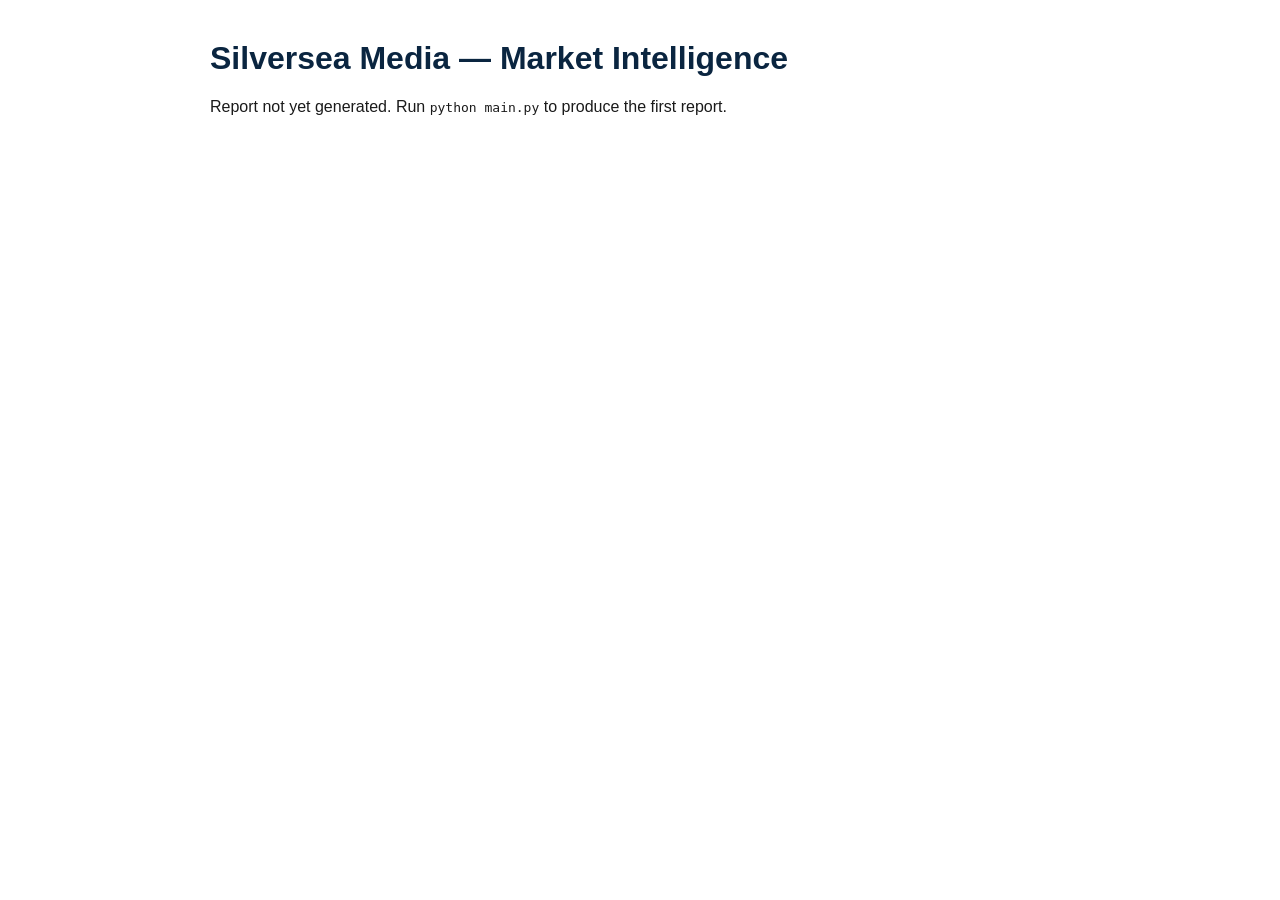
==== output/index.html @ 6fb3a7b0 "feat: initialize full project structure and skeleton pipeline All five pipeline modules (scraper, fi" ====
<!DOCTYPE html>
<html lang="en">
<head>
  <meta charset="UTF-8" />
  <title>Silversea Market Intelligence</title>
  <style>
    body { font-family: -apple-system, BlinkMacSystemFont, "Segoe UI", sans-serif;
           max-width: 860px; margin: 40px auto; padding: 0 24px; color: #1a1a1a; }
    h1 { color: #0a2540; }
  </style>
</head>
<body>
  <h1>Silversea Media — Market Intelligence</h1>
  <p>Report not yet generated. Run <code>python main.py</code> to produce the first report.</p>
</body>
</html>
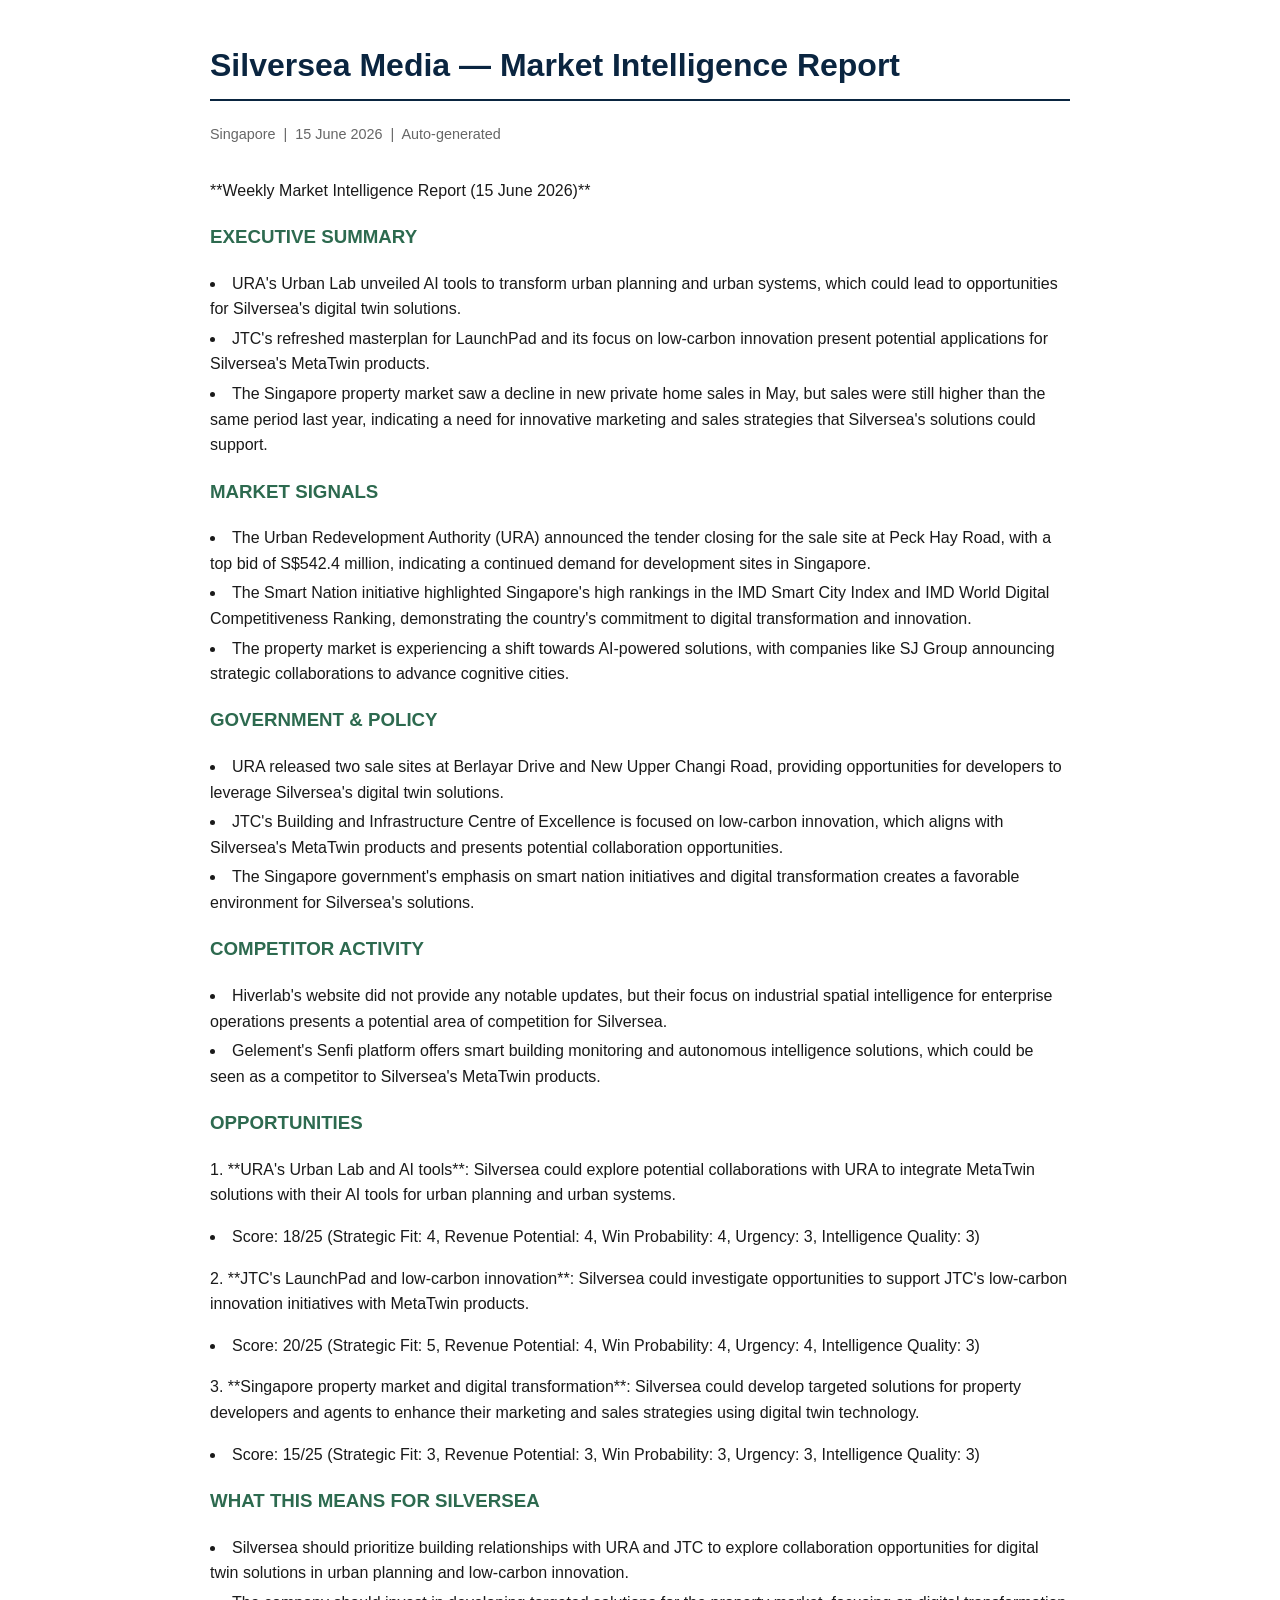
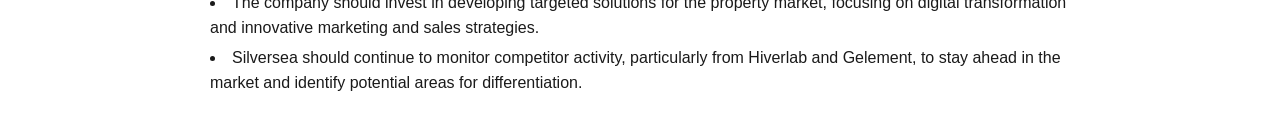
==== commit c81144ef: "feat: switch to Groq (Llama 3.3), fix source URLs, end-to-end pipeline working - Replace Anthropic/G" ====
--- a/output/index.html
+++ b/output/index.html
@@ -2,15 +2,49 @@
 <html lang="en">
 <head>
   <meta charset="UTF-8" />
-  <title>Silversea Market Intelligence</title>
+  <meta name="viewport" content="width=device-width, initial-scale=1.0" />
+  <title>Silversea Market Intelligence — Singapore — 15 June 2026</title>
   <style>
     body { font-family: -apple-system, BlinkMacSystemFont, "Segoe UI", sans-serif;
-           max-width: 860px; margin: 40px auto; padding: 0 24px; color: #1a1a1a; }
-    h1 { color: #0a2540; }
+           max-width: 860px; margin: 40px auto; padding: 0 24px;
+           color: #1a1a1a; line-height: 1.6; }
+    h1 { color: #0a2540; border-bottom: 2px solid #0a2540; padding-bottom: 8px; }
+    h2 { color: #0a2540; margin-top: 32px; }
+    h3 { color: #2d6a4f; }
+    li { margin: 4px 0; }
+    .meta { color: #666; font-size: 0.9em; margin-bottom: 32px; }
   </style>
 </head>
 <body>
-  <h1>Silversea Media — Market Intelligence</h1>
-  <p>Report not yet generated. Run <code>python main.py</code> to produce the first report.</p>
+  <h1>Silversea Media — Market Intelligence Report</h1>
+  <p class="meta">Singapore &nbsp;|&nbsp; 15 June 2026 &nbsp;|&nbsp; Auto-generated</p>
+  <p>**Weekly Market Intelligence Report (15 June 2026)**</p>
+<h3>EXECUTIVE SUMMARY</h3>
+<li>URA's Urban Lab unveiled AI tools to transform urban planning and urban systems, which could lead to opportunities for Silversea's digital twin solutions.</li>
+<li>JTC's refreshed masterplan for LaunchPad and its focus on low-carbon innovation present potential applications for Silversea's MetaTwin products.</li>
+<li>The Singapore property market saw a decline in new private home sales in May, but sales were still higher than the same period last year, indicating a need for innovative marketing and sales strategies that Silversea's solutions could support.</li>
+<h3>MARKET SIGNALS</h3>
+<li>The Urban Redevelopment Authority (URA) announced the tender closing for the sale site at Peck Hay Road, with a top bid of S$542.4 million, indicating a continued demand for development sites in Singapore.</li>
+<li>The Smart Nation initiative highlighted Singapore's high rankings in the IMD Smart City Index and IMD World Digital Competitiveness Ranking, demonstrating the country's commitment to digital transformation and innovation.</li>
+<li>The property market is experiencing a shift towards AI-powered solutions, with companies like SJ Group announcing strategic collaborations to advance cognitive cities.</li>
+<h3>GOVERNMENT & POLICY</h3>
+<li>URA released two sale sites at Berlayar Drive and New Upper Changi Road, providing opportunities for developers to leverage Silversea's digital twin solutions.</li>
+<li>JTC's Building and Infrastructure Centre of Excellence is focused on low-carbon innovation, which aligns with Silversea's MetaTwin products and presents potential collaboration opportunities.</li>
+<li>The Singapore government's emphasis on smart nation initiatives and digital transformation creates a favorable environment for Silversea's solutions.</li>
+<h3>COMPETITOR ACTIVITY</h3>
+<li>Hiverlab's website did not provide any notable updates, but their focus on industrial spatial intelligence for enterprise operations presents a potential area of competition for Silversea.</li>
+<li>Gelement's Senfi platform offers smart building monitoring and autonomous intelligence solutions, which could be seen as a competitor to Silversea's MetaTwin products.</li>
+<h3>OPPORTUNITIES</h3>
+<p>1. **URA's Urban Lab and AI tools**: Silversea could explore potential collaborations with URA to integrate MetaTwin solutions with their AI tools for urban planning and urban systems.</p>
+<li>Score: 18/25 (Strategic Fit: 4, Revenue Potential: 4, Win Probability: 4, Urgency: 3, Intelligence Quality: 3)</li>
+<p>2. **JTC's LaunchPad and low-carbon innovation**: Silversea could investigate opportunities to support JTC's low-carbon innovation initiatives with MetaTwin products.</p>
+<li>Score: 20/25 (Strategic Fit: 5, Revenue Potential: 4, Win Probability: 4, Urgency: 4, Intelligence Quality: 3)</li>
+<p>3. **Singapore property market and digital transformation**: Silversea could develop targeted solutions for property developers and agents to enhance their marketing and sales strategies using digital twin technology.</p>
+<li>Score: 15/25 (Strategic Fit: 3, Revenue Potential: 3, Win Probability: 3, Urgency: 3, Intelligence Quality: 3)</li>
+<h3>WHAT THIS MEANS FOR SILVERSEA</h3>
+<li>Silversea should prioritize building relationships with URA and JTC to explore collaboration opportunities for digital twin solutions in urban planning and low-carbon innovation.</li>
+<li>The company should invest in developing targeted solutions for the property market, focusing on digital transformation and innovative marketing and sales strategies.</li>
+<li>Silversea should continue to monitor competitor activity, particularly from Hiverlab and Gelement, to stay ahead in the market and identify potential areas for differentiation.</li>
+
 </body>
-</html>
+</html>
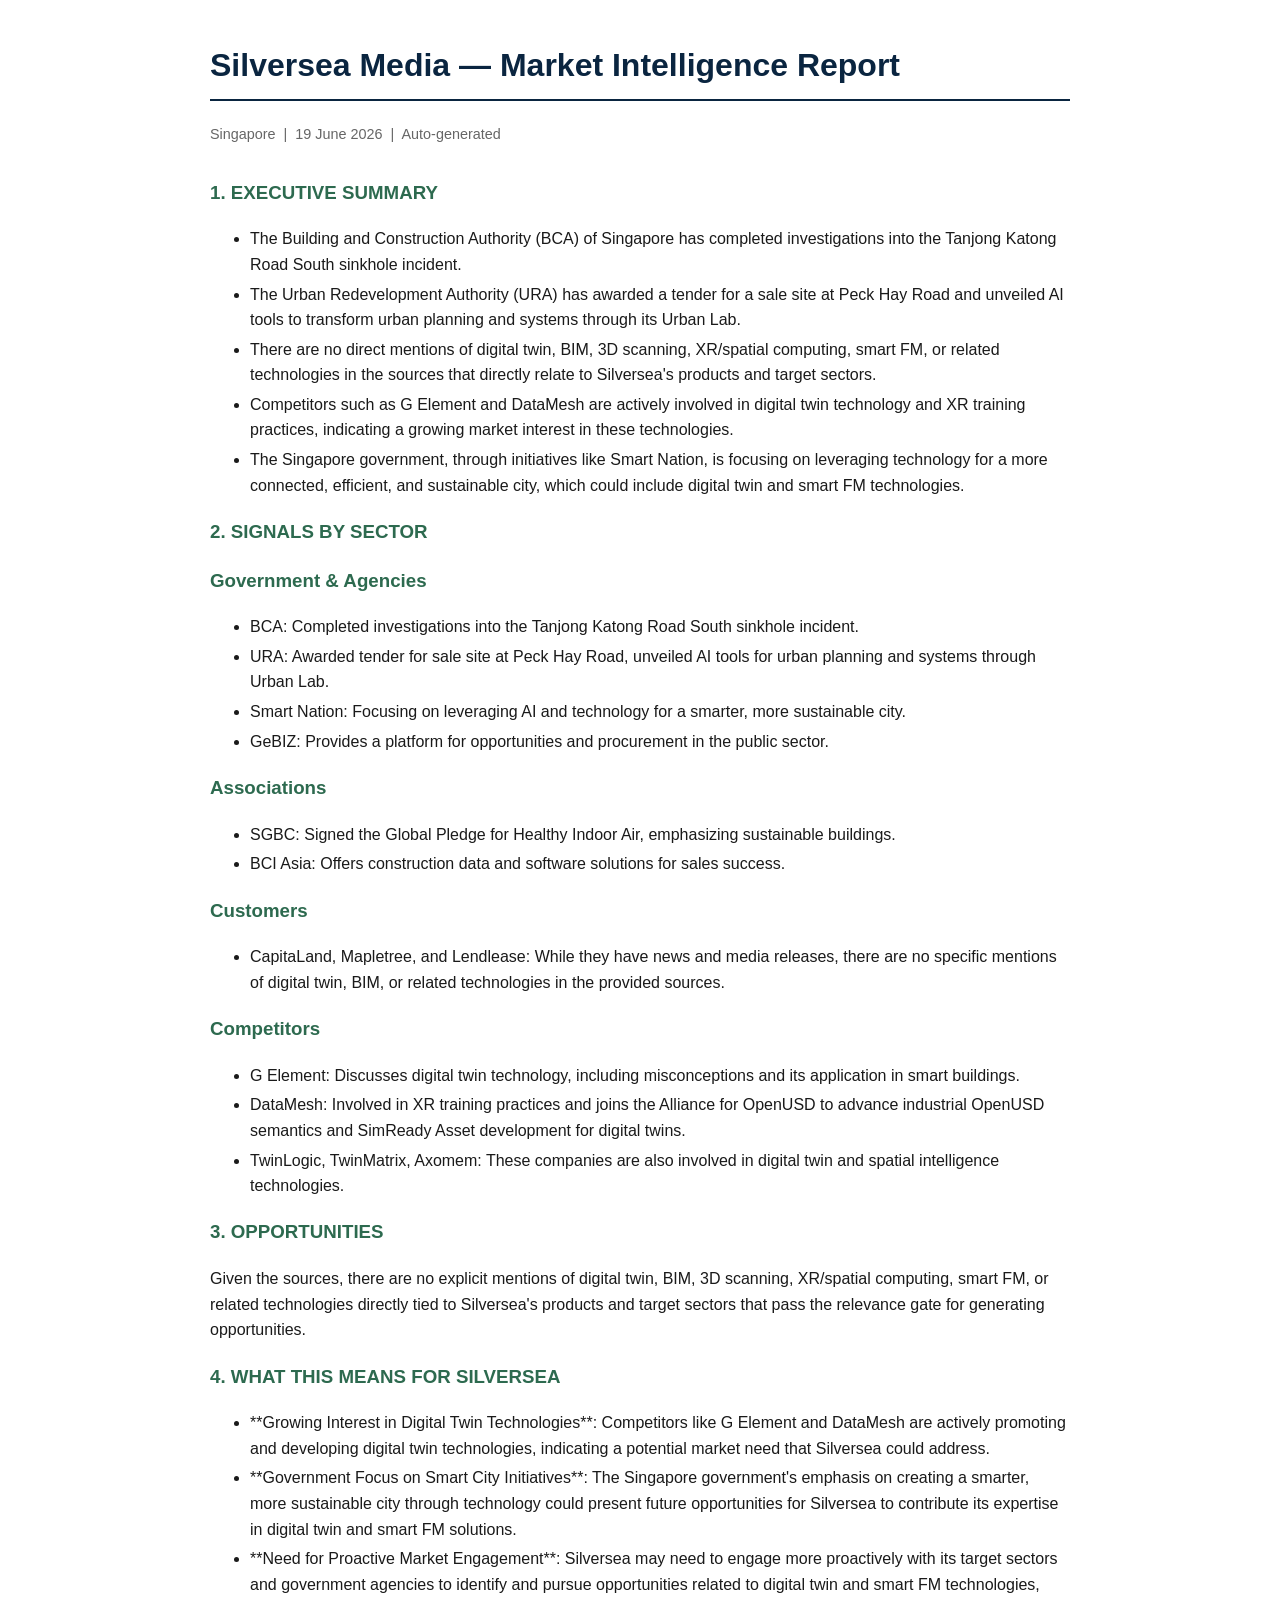
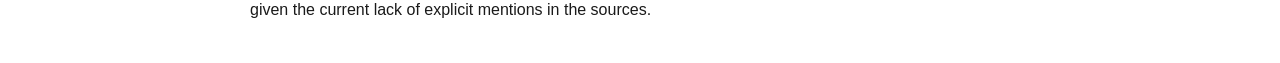
==== commit ad6aa0f6: "feat: complete Phase 1 — sector-based pipeline, grounded analyst prompt, daily cadence Phase 1 found" ====
--- a/output/index.html
+++ b/output/index.html
@@ -3,7 +3,7 @@
 <head>
   <meta charset="UTF-8" />
   <meta name="viewport" content="width=device-width, initial-scale=1.0" />
-  <title>Silversea Market Intelligence — Singapore — 15 June 2026</title>
+  <title>Silversea Market Intelligence — Singapore — 19 June 2026</title>
   <style>
     body { font-family: -apple-system, BlinkMacSystemFont, "Segoe UI", sans-serif;
            max-width: 860px; margin: 40px auto; padding: 0 24px;
@@ -17,34 +17,46 @@
 </head>
 <body>
   <h1>Silversea Media — Market Intelligence Report</h1>
-  <p class="meta">Singapore &nbsp;|&nbsp; 15 June 2026 &nbsp;|&nbsp; Auto-generated</p>
-  <p>**Weekly Market Intelligence Report (15 June 2026)**</p>
-<h3>EXECUTIVE SUMMARY</h3>
-<li>URA's Urban Lab unveiled AI tools to transform urban planning and urban systems, which could lead to opportunities for Silversea's digital twin solutions.</li>
-<li>JTC's refreshed masterplan for LaunchPad and its focus on low-carbon innovation present potential applications for Silversea's MetaTwin products.</li>
-<li>The Singapore property market saw a decline in new private home sales in May, but sales were still higher than the same period last year, indicating a need for innovative marketing and sales strategies that Silversea's solutions could support.</li>
-<h3>MARKET SIGNALS</h3>
-<li>The Urban Redevelopment Authority (URA) announced the tender closing for the sale site at Peck Hay Road, with a top bid of S$542.4 million, indicating a continued demand for development sites in Singapore.</li>
-<li>The Smart Nation initiative highlighted Singapore's high rankings in the IMD Smart City Index and IMD World Digital Competitiveness Ranking, demonstrating the country's commitment to digital transformation and innovation.</li>
-<li>The property market is experiencing a shift towards AI-powered solutions, with companies like SJ Group announcing strategic collaborations to advance cognitive cities.</li>
-<h3>GOVERNMENT & POLICY</h3>
-<li>URA released two sale sites at Berlayar Drive and New Upper Changi Road, providing opportunities for developers to leverage Silversea's digital twin solutions.</li>
-<li>JTC's Building and Infrastructure Centre of Excellence is focused on low-carbon innovation, which aligns with Silversea's MetaTwin products and presents potential collaboration opportunities.</li>
-<li>The Singapore government's emphasis on smart nation initiatives and digital transformation creates a favorable environment for Silversea's solutions.</li>
-<h3>COMPETITOR ACTIVITY</h3>
-<li>Hiverlab's website did not provide any notable updates, but their focus on industrial spatial intelligence for enterprise operations presents a potential area of competition for Silversea.</li>
-<li>Gelement's Senfi platform offers smart building monitoring and autonomous intelligence solutions, which could be seen as a competitor to Silversea's MetaTwin products.</li>
-<h3>OPPORTUNITIES</h3>
-<p>1. **URA's Urban Lab and AI tools**: Silversea could explore potential collaborations with URA to integrate MetaTwin solutions with their AI tools for urban planning and urban systems.</p>
-<li>Score: 18/25 (Strategic Fit: 4, Revenue Potential: 4, Win Probability: 4, Urgency: 3, Intelligence Quality: 3)</li>
-<p>2. **JTC's LaunchPad and low-carbon innovation**: Silversea could investigate opportunities to support JTC's low-carbon innovation initiatives with MetaTwin products.</p>
-<li>Score: 20/25 (Strategic Fit: 5, Revenue Potential: 4, Win Probability: 4, Urgency: 4, Intelligence Quality: 3)</li>
-<p>3. **Singapore property market and digital transformation**: Silversea could develop targeted solutions for property developers and agents to enhance their marketing and sales strategies using digital twin technology.</p>
-<li>Score: 15/25 (Strategic Fit: 3, Revenue Potential: 3, Win Probability: 3, Urgency: 3, Intelligence Quality: 3)</li>
-<h3>WHAT THIS MEANS FOR SILVERSEA</h3>
-<li>Silversea should prioritize building relationships with URA and JTC to explore collaboration opportunities for digital twin solutions in urban planning and low-carbon innovation.</li>
-<li>The company should invest in developing targeted solutions for the property market, focusing on digital transformation and innovative marketing and sales strategies.</li>
-<li>Silversea should continue to monitor competitor activity, particularly from Hiverlab and Gelement, to stay ahead in the market and identify potential areas for differentiation.</li>
+  <p class="meta">Singapore &nbsp;|&nbsp; 19 June 2026 &nbsp;|&nbsp; Auto-generated</p>
+  <h3 id="1-executive-summary">1. EXECUTIVE SUMMARY</h3>
+<ul>
+<li>The Building and Construction Authority (BCA) of Singapore has completed investigations into the Tanjong Katong Road South sinkhole incident.</li>
+<li>The Urban Redevelopment Authority (URA) has awarded a tender for a sale site at Peck Hay Road and unveiled AI tools to transform urban planning and systems through its Urban Lab.</li>
+<li>There are no direct mentions of digital twin, BIM, 3D scanning, XR/spatial computing, smart FM, or related technologies in the sources that directly relate to Silversea's products and target sectors.</li>
+<li>Competitors such as G Element and DataMesh are actively involved in digital twin technology and XR training practices, indicating a growing market interest in these technologies.</li>
+<li>The Singapore government, through initiatives like Smart Nation, is focusing on leveraging technology for a more connected, efficient, and sustainable city, which could include digital twin and smart FM technologies.</li>
+</ul>
+<h3 id="2-signals-by-sector">2. SIGNALS BY SECTOR</h3>
+<h3 id="government-agencies">Government & Agencies</h3>
+<ul>
+<li>BCA: Completed investigations into the Tanjong Katong Road South sinkhole incident.</li>
+<li>URA: Awarded tender for sale site at Peck Hay Road, unveiled AI tools for urban planning and systems through Urban Lab.</li>
+<li>Smart Nation: Focusing on leveraging AI and technology for a smarter, more sustainable city.</li>
+<li>GeBIZ: Provides a platform for opportunities and procurement in the public sector.</li>
+</ul>
+<h3 id="associations">Associations</h3>
+<ul>
+<li>SGBC: Signed the Global Pledge for Healthy Indoor Air, emphasizing sustainable buildings.</li>
+<li>BCI Asia: Offers construction data and software solutions for sales success.</li>
+</ul>
+<h3 id="customers">Customers</h3>
+<ul>
+<li>CapitaLand, Mapletree, and Lendlease: While they have news and media releases, there are no specific mentions of digital twin, BIM, or related technologies in the provided sources.</li>
+</ul>
+<h3 id="competitors">Competitors</h3>
+<ul>
+<li>G Element: Discusses digital twin technology, including misconceptions and its application in smart buildings.</li>
+<li>DataMesh: Involved in XR training practices and joins the Alliance for OpenUSD to advance industrial OpenUSD semantics and SimReady Asset development for digital twins.</li>
+<li>TwinLogic, TwinMatrix, Axomem: These companies are also involved in digital twin and spatial intelligence technologies.</li>
+</ul>
+<h3 id="3-opportunities">3. OPPORTUNITIES</h3>
+<p>Given the sources, there are no explicit mentions of digital twin, BIM, 3D scanning, XR/spatial computing, smart FM, or related technologies directly tied to Silversea's products and target sectors that pass the relevance gate for generating opportunities.</p>
+<h3 id="4-what-this-means-for-silversea">4. WHAT THIS MEANS FOR SILVERSEA</h3>
+<ul>
+<li>**Growing Interest in Digital Twin Technologies**: Competitors like G Element and DataMesh are actively promoting and developing digital twin technologies, indicating a potential market need that Silversea could address.</li>
+<li>**Government Focus on Smart City Initiatives**: The Singapore government's emphasis on creating a smarter, more sustainable city through technology could present future opportunities for Silversea to contribute its expertise in digital twin and smart FM solutions.</li>
+<li>**Need for Proactive Market Engagement**: Silversea may need to engage more proactively with its target sectors and government agencies to identify and pursue opportunities related to digital twin and smart FM technologies, given the current lack of explicit mentions in the sources.</li>
+</ul>
 
 </body>
 </html>
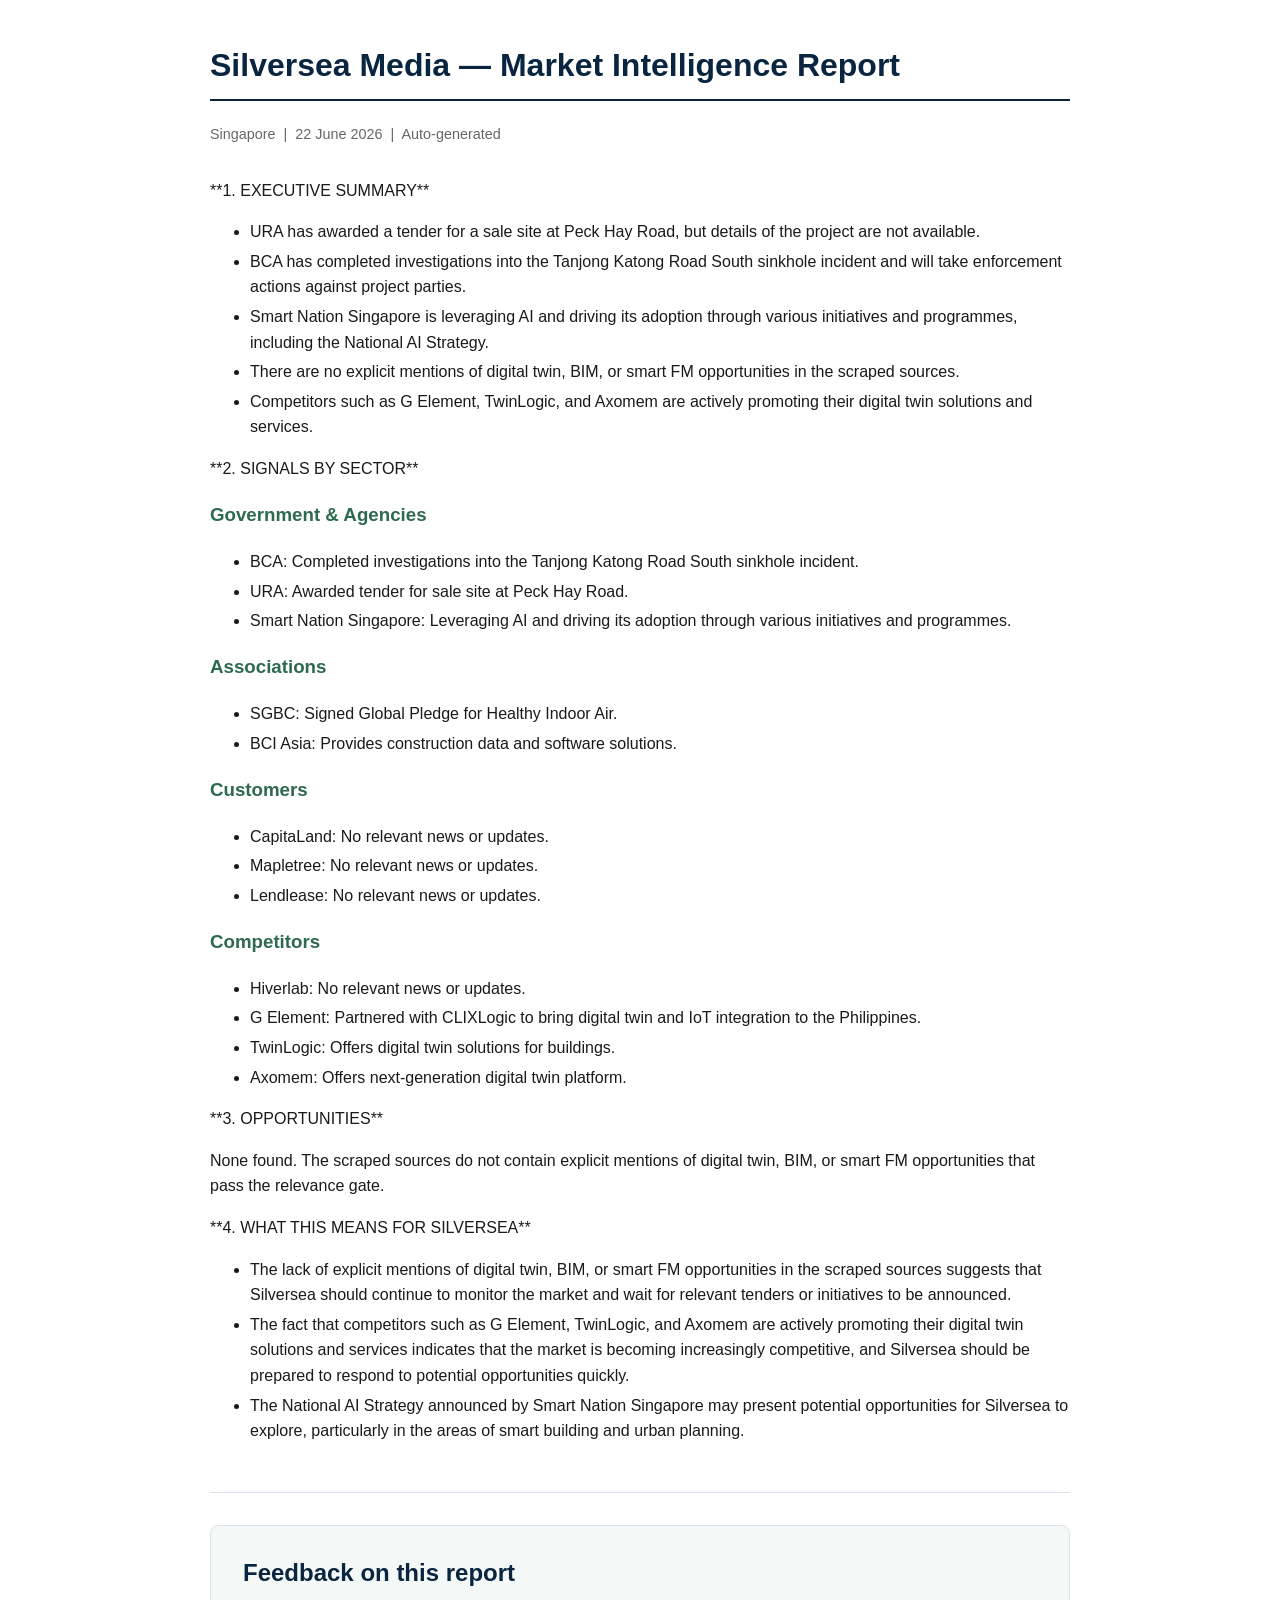
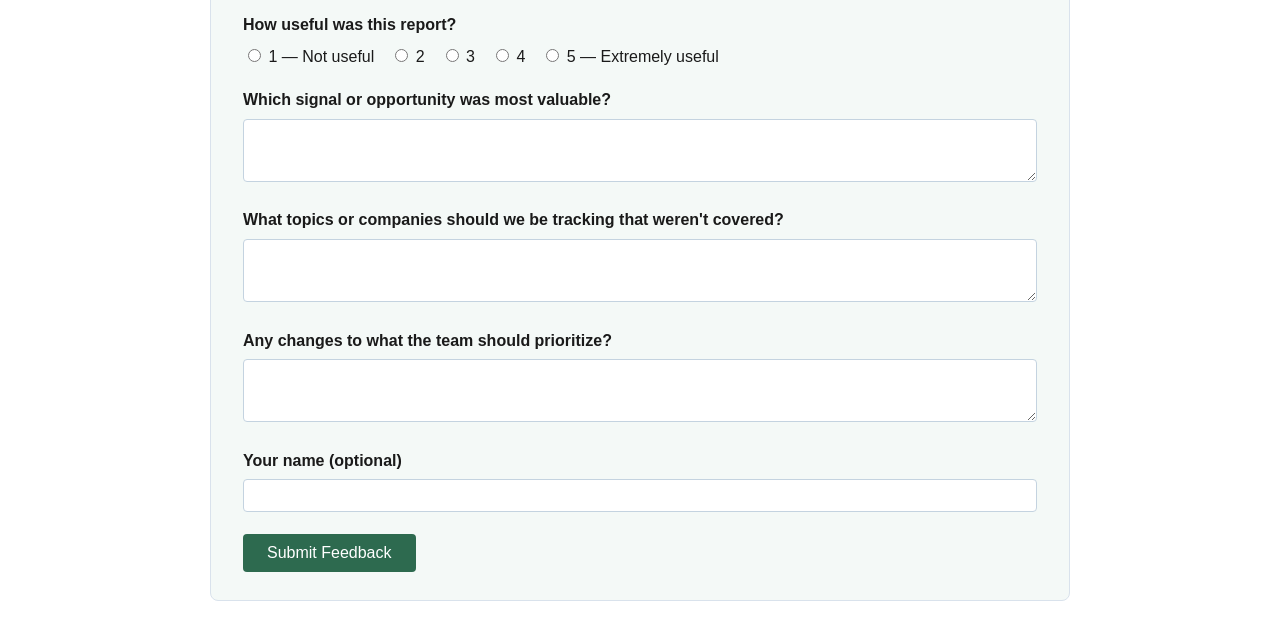
==== commit 49dffd90: "feat: complete Phase 2 (AI Brain) — RAG, feedback loop, weekly summarizer; plan real-source finaliza" ====
--- a/output/index.html
+++ b/output/index.html
@@ -3,7 +3,7 @@
 <head>
   <meta charset="UTF-8" />
   <meta name="viewport" content="width=device-width, initial-scale=1.0" />
-  <title>Silversea Market Intelligence — Singapore — 19 June 2026</title>
+  <title>Silversea Market Intelligence — Singapore — 22 June 2026</title>
   <style>
     body { font-family: -apple-system, BlinkMacSystemFont, "Segoe UI", sans-serif;
            max-width: 860px; margin: 40px auto; padding: 0 24px;
@@ -17,46 +17,131 @@
 </head>
 <body>
   <h1>Silversea Media — Market Intelligence Report</h1>
-  <p class="meta">Singapore &nbsp;|&nbsp; 19 June 2026 &nbsp;|&nbsp; Auto-generated</p>
-  <h3 id="1-executive-summary">1. EXECUTIVE SUMMARY</h3>
+  <p class="meta">Singapore &nbsp;|&nbsp; 22 June 2026 &nbsp;|&nbsp; Auto-generated</p>
+  <p>**1. EXECUTIVE SUMMARY**</p>
 <ul>
-<li>The Building and Construction Authority (BCA) of Singapore has completed investigations into the Tanjong Katong Road South sinkhole incident.</li>
-<li>The Urban Redevelopment Authority (URA) has awarded a tender for a sale site at Peck Hay Road and unveiled AI tools to transform urban planning and systems through its Urban Lab.</li>
-<li>There are no direct mentions of digital twin, BIM, 3D scanning, XR/spatial computing, smart FM, or related technologies in the sources that directly relate to Silversea's products and target sectors.</li>
-<li>Competitors such as G Element and DataMesh are actively involved in digital twin technology and XR training practices, indicating a growing market interest in these technologies.</li>
-<li>The Singapore government, through initiatives like Smart Nation, is focusing on leveraging technology for a more connected, efficient, and sustainable city, which could include digital twin and smart FM technologies.</li>
+<li>URA has awarded a tender for a sale site at Peck Hay Road, but details of the project are not available.</li>
+<li>BCA has completed investigations into the Tanjong Katong Road South sinkhole incident and will take enforcement actions against project parties.</li>
+<li>Smart Nation Singapore is leveraging AI and driving its adoption through various initiatives and programmes, including the National AI Strategy.</li>
+<li>There are no explicit mentions of digital twin, BIM, or smart FM opportunities in the scraped sources.</li>
+<li>Competitors such as G Element, TwinLogic, and Axomem are actively promoting their digital twin solutions and services.</li>
 </ul>
-<h3 id="2-signals-by-sector">2. SIGNALS BY SECTOR</h3>
+<p>**2. SIGNALS BY SECTOR**</p>
 <h3 id="government-agencies">Government & Agencies</h3>
 <ul>
 <li>BCA: Completed investigations into the Tanjong Katong Road South sinkhole incident.</li>
-<li>URA: Awarded tender for sale site at Peck Hay Road, unveiled AI tools for urban planning and systems through Urban Lab.</li>
-<li>Smart Nation: Focusing on leveraging AI and technology for a smarter, more sustainable city.</li>
-<li>GeBIZ: Provides a platform for opportunities and procurement in the public sector.</li>
+<li>URA: Awarded tender for sale site at Peck Hay Road.</li>
+<li>Smart Nation Singapore: Leveraging AI and driving its adoption through various initiatives and programmes.</li>
 </ul>
 <h3 id="associations">Associations</h3>
 <ul>
-<li>SGBC: Signed the Global Pledge for Healthy Indoor Air, emphasizing sustainable buildings.</li>
-<li>BCI Asia: Offers construction data and software solutions for sales success.</li>
+<li>SGBC: Signed Global Pledge for Healthy Indoor Air.</li>
+<li>BCI Asia: Provides construction data and software solutions.</li>
 </ul>
 <h3 id="customers">Customers</h3>
 <ul>
-<li>CapitaLand, Mapletree, and Lendlease: While they have news and media releases, there are no specific mentions of digital twin, BIM, or related technologies in the provided sources.</li>
+<li>CapitaLand: No relevant news or updates.</li>
+<li>Mapletree: No relevant news or updates.</li>
+<li>Lendlease: No relevant news or updates.</li>
 </ul>
 <h3 id="competitors">Competitors</h3>
 <ul>
-<li>G Element: Discusses digital twin technology, including misconceptions and its application in smart buildings.</li>
-<li>DataMesh: Involved in XR training practices and joins the Alliance for OpenUSD to advance industrial OpenUSD semantics and SimReady Asset development for digital twins.</li>
-<li>TwinLogic, TwinMatrix, Axomem: These companies are also involved in digital twin and spatial intelligence technologies.</li>
+<li>Hiverlab: No relevant news or updates.</li>
+<li>G Element: Partnered with CLIXLogic to bring digital twin and IoT integration to the Philippines.</li>
+<li>TwinLogic: Offers digital twin solutions for buildings.</li>
+<li>Axomem: Offers next-generation digital twin platform.</li>
 </ul>
-<h3 id="3-opportunities">3. OPPORTUNITIES</h3>
-<p>Given the sources, there are no explicit mentions of digital twin, BIM, 3D scanning, XR/spatial computing, smart FM, or related technologies directly tied to Silversea's products and target sectors that pass the relevance gate for generating opportunities.</p>
-<h3 id="4-what-this-means-for-silversea">4. WHAT THIS MEANS FOR SILVERSEA</h3>
+<p>**3. OPPORTUNITIES**</p>
+<p>None found. The scraped sources do not contain explicit mentions of digital twin, BIM, or smart FM opportunities that pass the relevance gate.</p>
+<p>**4. WHAT THIS MEANS FOR SILVERSEA**</p>
 <ul>
-<li>**Growing Interest in Digital Twin Technologies**: Competitors like G Element and DataMesh are actively promoting and developing digital twin technologies, indicating a potential market need that Silversea could address.</li>
-<li>**Government Focus on Smart City Initiatives**: The Singapore government's emphasis on creating a smarter, more sustainable city through technology could present future opportunities for Silversea to contribute its expertise in digital twin and smart FM solutions.</li>
-<li>**Need for Proactive Market Engagement**: Silversea may need to engage more proactively with its target sectors and government agencies to identify and pursue opportunities related to digital twin and smart FM technologies, given the current lack of explicit mentions in the sources.</li>
+<li>The lack of explicit mentions of digital twin, BIM, or smart FM opportunities in the scraped sources suggests that Silversea should continue to monitor the market and wait for relevant tenders or initiatives to be announced.</li>
+<li>The fact that competitors such as G Element, TwinLogic, and Axomem are actively promoting their digital twin solutions and services indicates that the market is becoming increasingly competitive, and Silversea should be prepared to respond to potential opportunities quickly.</li>
+<li>The National AI Strategy announced by Smart Nation Singapore may present potential opportunities for Silversea to explore, particularly in the areas of smart building and urban planning.</li>
 </ul>
+
+  
+  <hr style="margin: 48px 0 0; border: none; border-top: 1px solid #d9e2ec;" />
+  <section id="feedback" style="background: #f4f9f7; border: 1px solid #d9e2ec;
+            border-radius: 8px; padding: 28px 32px; margin: 32px 0 16px;">
+    <h2 style="color: #0a2540; margin-top: 0;">Feedback on this report</h2>
+    <form id="feedback-form" action="http://localhost:5050/feedback" method="POST">
+      <input type="hidden" name="report_date" value="2026-06-22" />
+
+      <div style="margin-bottom: 18px;">
+        <label style="font-weight: 600; display: block; margin-bottom: 6px;">
+          How useful was this report?
+        </label>
+        <div style="display: flex; gap: 16px; flex-wrap: wrap;">
+          <label><input type="radio" name="relevance_rating" value="1" required /> 1 — Not useful</label>
+          <label><input type="radio" name="relevance_rating" value="2" /> 2</label>
+          <label><input type="radio" name="relevance_rating" value="3" /> 3</label>
+          <label><input type="radio" name="relevance_rating" value="4" /> 4</label>
+          <label><input type="radio" name="relevance_rating" value="5" /> 5 — Extremely useful</label>
+        </div>
+      </div>
+
+      <div style="margin-bottom: 18px;">
+        <label style="font-weight: 600; display: block; margin-bottom: 6px;" for="most_useful">
+          Which signal or opportunity was most valuable?
+        </label>
+        <textarea id="most_useful" name="most_useful" rows="3"
+          style="width: 100%; box-sizing: border-box; font-family: inherit; padding: 8px;
+                 border: 1px solid #c4d3e0; border-radius: 4px;"></textarea>
+      </div>
+
+      <div style="margin-bottom: 18px;">
+        <label style="font-weight: 600; display: block; margin-bottom: 6px;" for="missed_topics">
+          What topics or companies should we be tracking that weren't covered?
+        </label>
+        <textarea id="missed_topics" name="missed_topics" rows="3"
+          style="width: 100%; box-sizing: border-box; font-family: inherit; padding: 8px;
+                 border: 1px solid #c4d3e0; border-radius: 4px;"></textarea>
+      </div>
+
+      <div style="margin-bottom: 18px;">
+        <label style="font-weight: 600; display: block; margin-bottom: 6px;" for="priority_changes">
+          Any changes to what the team should prioritize?
+        </label>
+        <textarea id="priority_changes" name="priority_changes" rows="3"
+          style="width: 100%; box-sizing: border-box; font-family: inherit; padding: 8px;
+                 border: 1px solid #c4d3e0; border-radius: 4px;"></textarea>
+      </div>
+
+      <div style="margin-bottom: 22px;">
+        <label style="font-weight: 600; display: block; margin-bottom: 6px;" for="submitter">
+          Your name (optional)
+        </label>
+        <input type="text" id="submitter" name="submitter"
+          style="width: 100%; box-sizing: border-box; font-family: inherit; padding: 8px;
+                 border: 1px solid #c4d3e0; border-radius: 4px;" />
+      </div>
+
+      <button type="submit"
+        style="background: #2d6a4f; color: #fff; border: none; padding: 10px 24px;
+               border-radius: 4px; font-size: 1em; cursor: pointer;">
+        Submit Feedback
+      </button>
+    </form>
+    <p id="feedback-thanks" style="display: none; color: #2d6a4f; font-weight: 600;">
+      Thank you — your feedback has been recorded.
+    </p>
+  </section>
+  <script>
+    (function () {
+      var form = document.getElementById("feedback-form");
+      var thanks = document.getElementById("feedback-thanks");
+      form.addEventListener("submit", function (e) {
+        e.preventDefault();
+        var data = new FormData(form);
+        fetch(form.action, { method: "POST", body: data })
+          .finally(function () {
+            form.style.display = "none";
+            thanks.style.display = "block";
+          });
+      });
+    })();
+  </script>
 
 </body>
 </html>
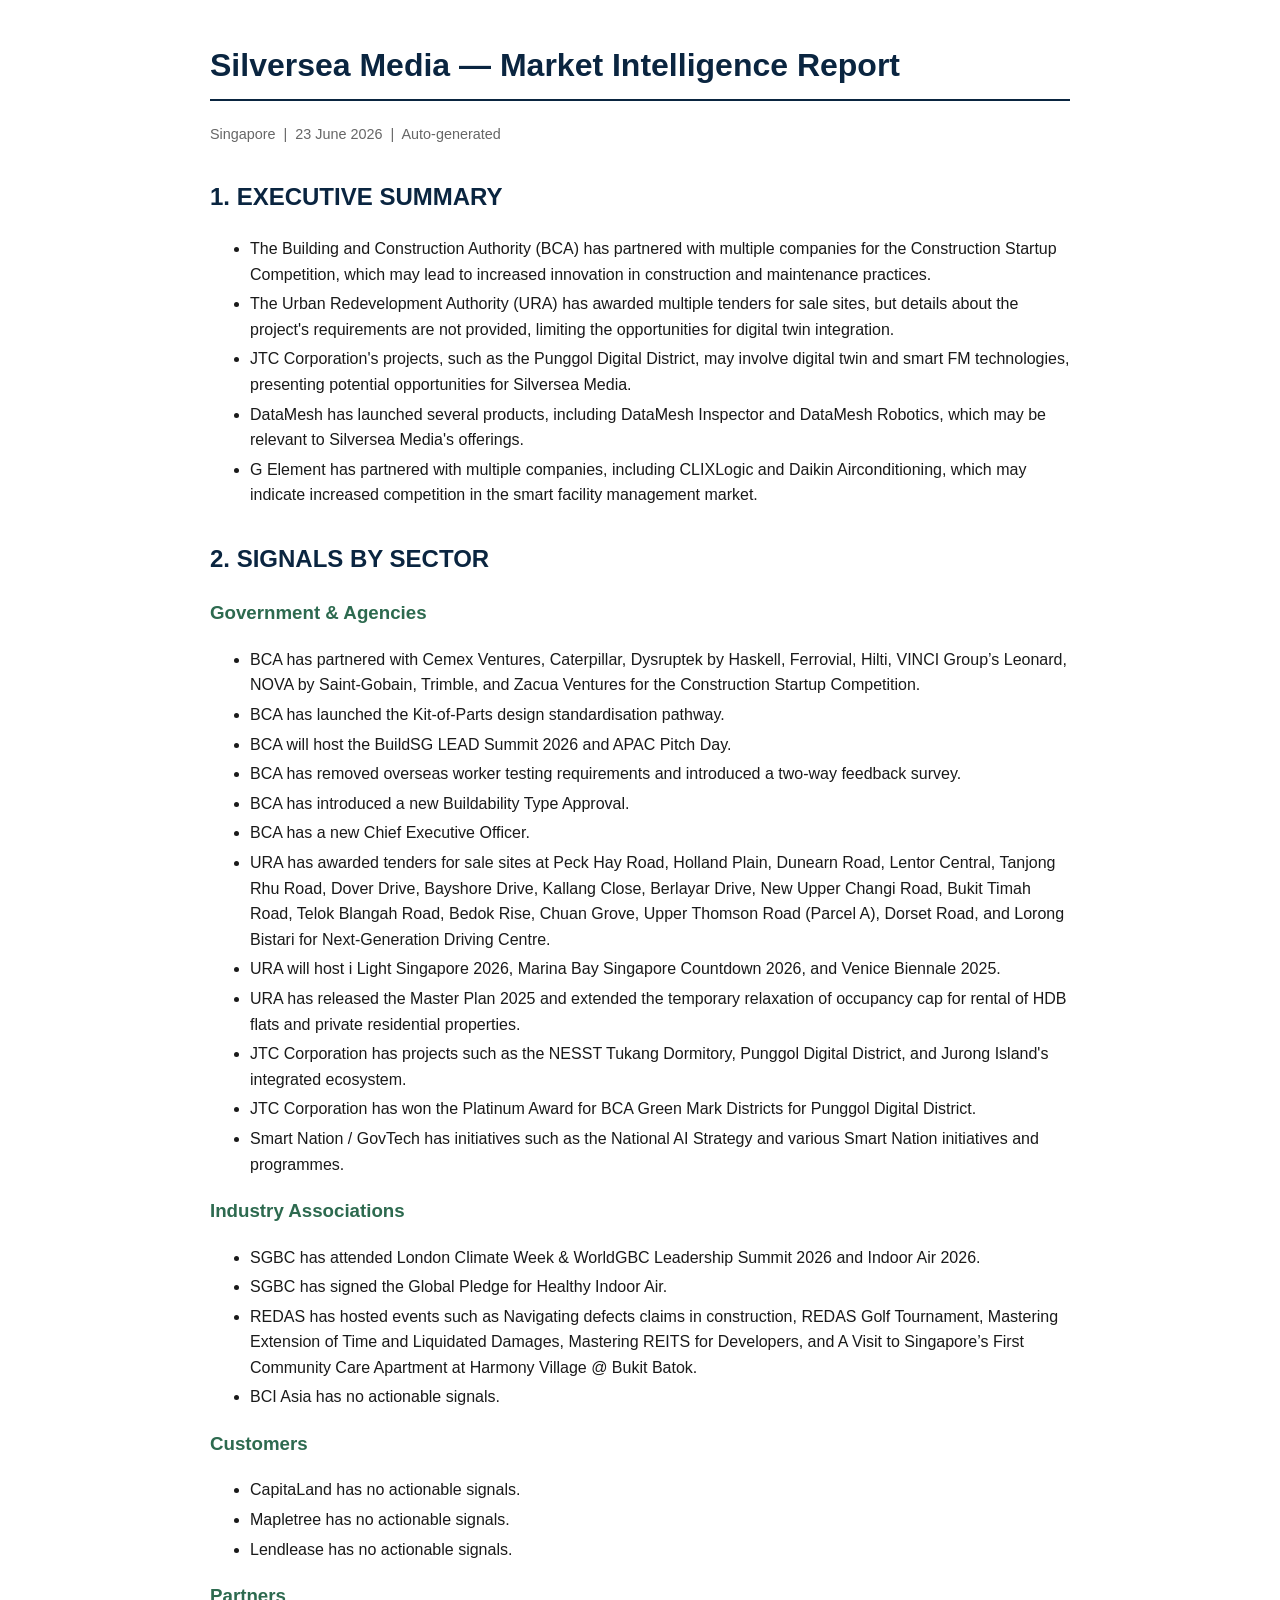
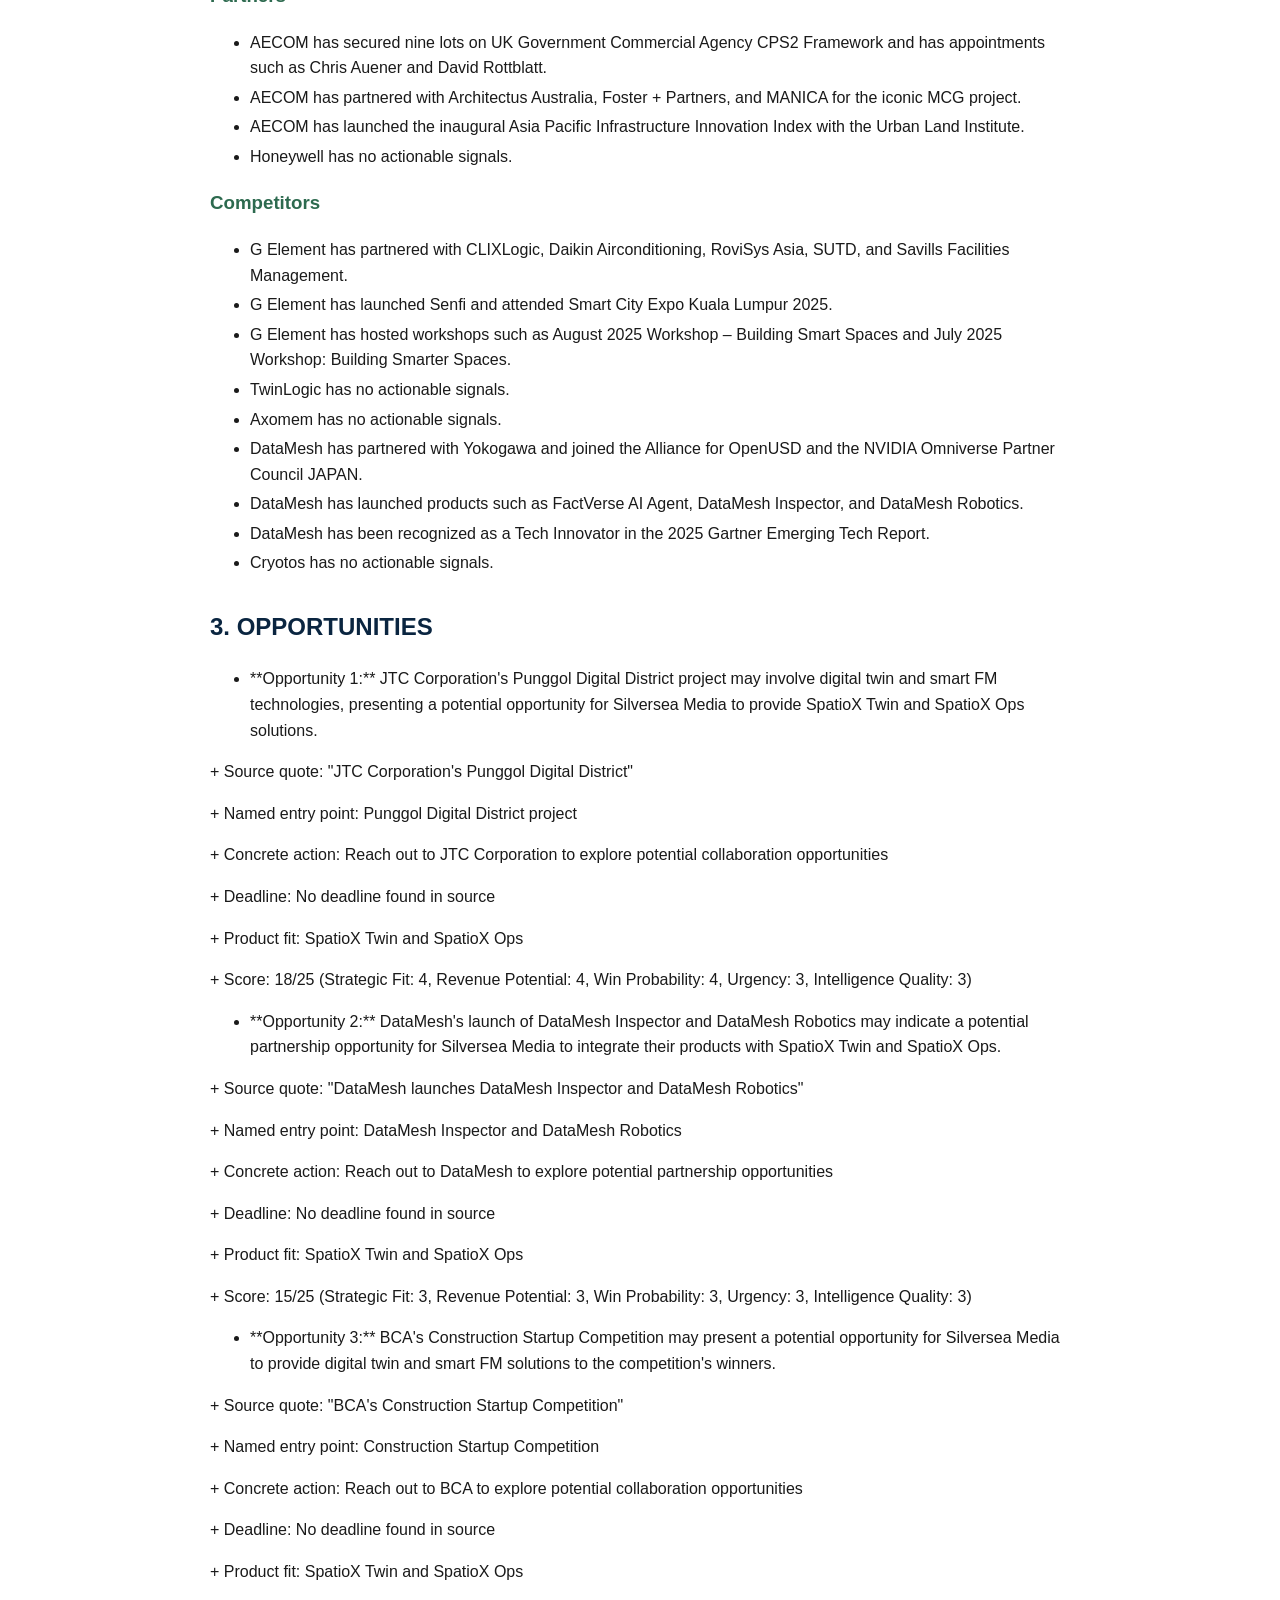
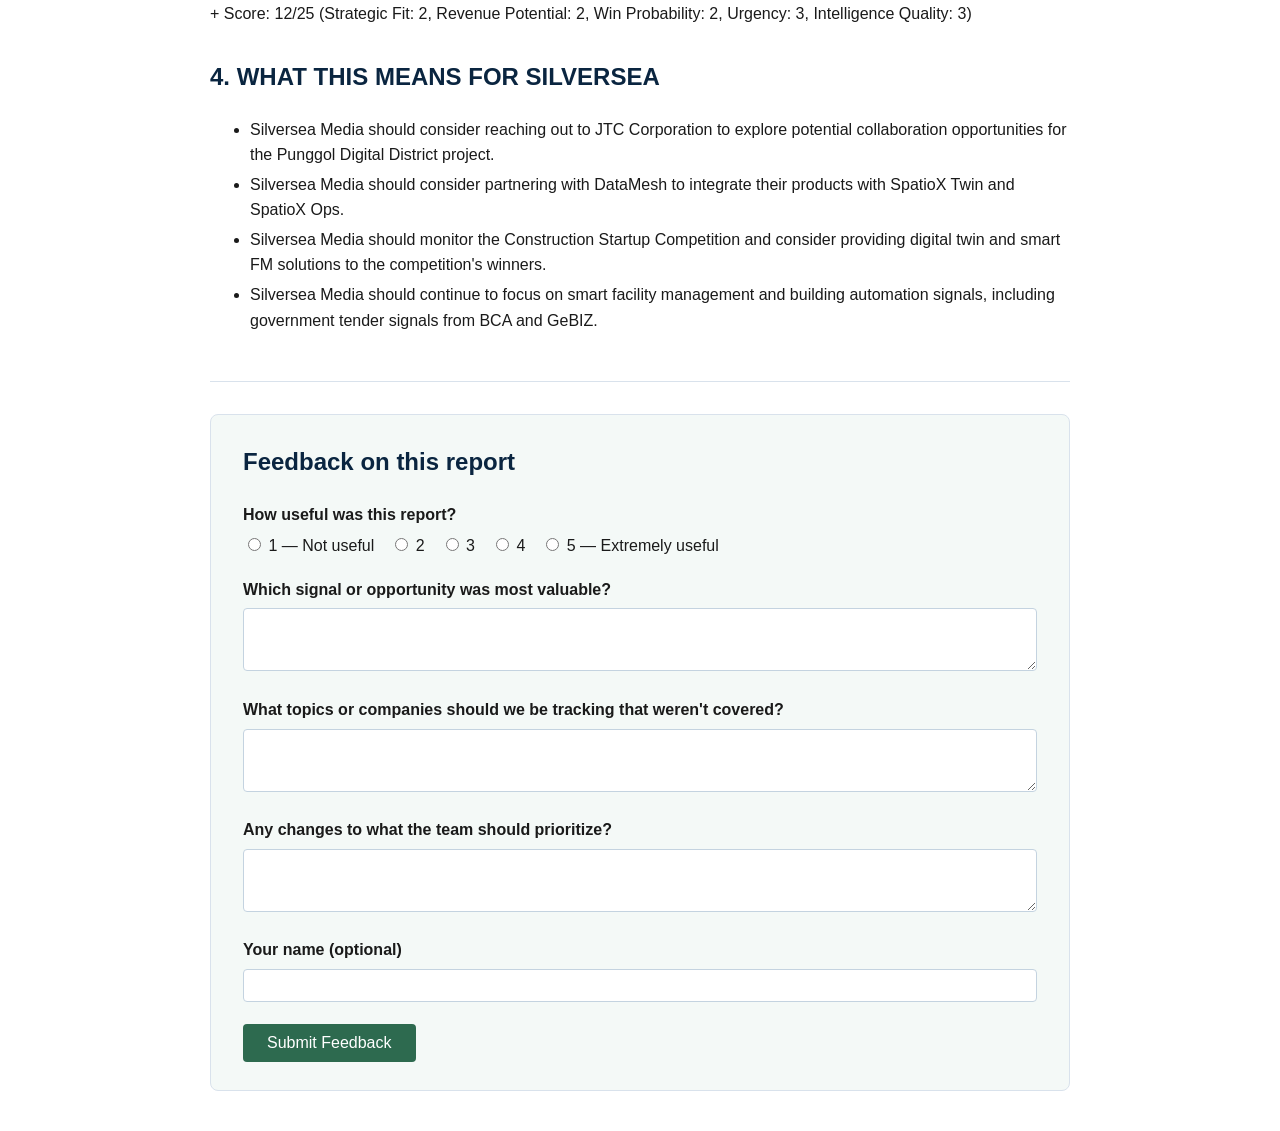
==== commit 59e4f523: "feat: multi-pass analyst for information density — per-sector extraction + synthesis Rewrote analyst" ====
--- a/output/index.html
+++ b/output/index.html
@@ -3,7 +3,7 @@
 <head>
   <meta charset="UTF-8" />
   <meta name="viewport" content="width=device-width, initial-scale=1.0" />
-  <title>Silversea Market Intelligence — Singapore — 22 June 2026</title>
+  <title>Silversea Market Intelligence — Singapore — 23 June 2026</title>
   <style>
     body { font-family: -apple-system, BlinkMacSystemFont, "Segoe UI", sans-serif;
            max-width: 860px; margin: 40px auto; padding: 0 24px;
@@ -17,47 +17,97 @@
 </head>
 <body>
   <h1>Silversea Media — Market Intelligence Report</h1>
-  <p class="meta">Singapore &nbsp;|&nbsp; 22 June 2026 &nbsp;|&nbsp; Auto-generated</p>
-  <p>**1. EXECUTIVE SUMMARY**</p>
+  <p class="meta">Singapore &nbsp;|&nbsp; 23 June 2026 &nbsp;|&nbsp; Auto-generated</p>
+  <h2 id="1-executive-summary">1. EXECUTIVE SUMMARY</h2>
 <ul>
-<li>URA has awarded a tender for a sale site at Peck Hay Road, but details of the project are not available.</li>
-<li>BCA has completed investigations into the Tanjong Katong Road South sinkhole incident and will take enforcement actions against project parties.</li>
-<li>Smart Nation Singapore is leveraging AI and driving its adoption through various initiatives and programmes, including the National AI Strategy.</li>
-<li>There are no explicit mentions of digital twin, BIM, or smart FM opportunities in the scraped sources.</li>
-<li>Competitors such as G Element, TwinLogic, and Axomem are actively promoting their digital twin solutions and services.</li>
+<li>The Building and Construction Authority (BCA) has partnered with multiple companies for the Construction Startup Competition, which may lead to increased innovation in construction and maintenance practices.</li>
+<li>The Urban Redevelopment Authority (URA) has awarded multiple tenders for sale sites, but details about the project's requirements are not provided, limiting the opportunities for digital twin integration.</li>
+<li>JTC Corporation's projects, such as the Punggol Digital District, may involve digital twin and smart FM technologies, presenting potential opportunities for Silversea Media.</li>
+<li>DataMesh has launched several products, including DataMesh Inspector and DataMesh Robotics, which may be relevant to Silversea Media's offerings.</li>
+<li>G Element has partnered with multiple companies, including CLIXLogic and Daikin Airconditioning, which may indicate increased competition in the smart facility management market.</li>
 </ul>
-<p>**2. SIGNALS BY SECTOR**</p>
+<h2 id="2-signals-by-sector">2. SIGNALS BY SECTOR</h2>
 <h3 id="government-agencies">Government & Agencies</h3>
 <ul>
-<li>BCA: Completed investigations into the Tanjong Katong Road South sinkhole incident.</li>
-<li>URA: Awarded tender for sale site at Peck Hay Road.</li>
-<li>Smart Nation Singapore: Leveraging AI and driving its adoption through various initiatives and programmes.</li>
+<li>BCA has partnered with Cemex Ventures, Caterpillar, Dysruptek by Haskell, Ferrovial, Hilti, VINCI Group’s Leonard, NOVA by Saint-Gobain, Trimble, and Zacua Ventures for the Construction Startup Competition.</li>
+<li>BCA has launched the Kit-of-Parts design standardisation pathway.</li>
+<li>BCA will host the BuildSG LEAD Summit 2026 and APAC Pitch Day.</li>
+<li>BCA has removed overseas worker testing requirements and introduced a two-way feedback survey.</li>
+<li>BCA has introduced a new Buildability Type Approval.</li>
+<li>BCA has a new Chief Executive Officer.</li>
+<li>URA has awarded tenders for sale sites at Peck Hay Road, Holland Plain, Dunearn Road, Lentor Central, Tanjong Rhu Road, Dover Drive, Bayshore Drive, Kallang Close, Berlayar Drive, New Upper Changi Road, Bukit Timah Road, Telok Blangah Road, Bedok Rise, Chuan Grove, Upper Thomson Road (Parcel A), Dorset Road, and Lorong Bistari for Next-Generation Driving Centre.</li>
+<li>URA will host i Light Singapore 2026, Marina Bay Singapore Countdown 2026, and Venice Biennale 2025.</li>
+<li>URA has released the Master Plan 2025 and extended the temporary relaxation of occupancy cap for rental of HDB flats and private residential properties.</li>
+<li>JTC Corporation has projects such as the NESST Tukang Dormitory, Punggol Digital District, and Jurong Island's integrated ecosystem.</li>
+<li>JTC Corporation has won the Platinum Award for BCA Green Mark Districts for Punggol Digital District.</li>
+<li>Smart Nation / GovTech has initiatives such as the National AI Strategy and various Smart Nation initiatives and programmes.</li>
 </ul>
-<h3 id="associations">Associations</h3>
+<h3 id="industry-associations">Industry Associations</h3>
 <ul>
-<li>SGBC: Signed Global Pledge for Healthy Indoor Air.</li>
-<li>BCI Asia: Provides construction data and software solutions.</li>
+<li>SGBC has attended London Climate Week & WorldGBC Leadership Summit 2026 and Indoor Air 2026.</li>
+<li>SGBC has signed the Global Pledge for Healthy Indoor Air.</li>
+<li>REDAS has hosted events such as Navigating defects claims in construction, REDAS Golf Tournament, Mastering Extension of Time and Liquidated Damages, Mastering REITS for Developers, and A Visit to Singapore’s First Community Care Apartment at Harmony Village @ Bukit Batok.</li>
+<li>BCI Asia has no actionable signals.</li>
 </ul>
 <h3 id="customers">Customers</h3>
 <ul>
-<li>CapitaLand: No relevant news or updates.</li>
-<li>Mapletree: No relevant news or updates.</li>
-<li>Lendlease: No relevant news or updates.</li>
+<li>CapitaLand has no actionable signals.</li>
+<li>Mapletree has no actionable signals.</li>
+<li>Lendlease has no actionable signals.</li>
+</ul>
+<h3 id="partners">Partners</h3>
+<ul>
+<li>AECOM has secured nine lots on UK Government Commercial Agency CPS2 Framework and has appointments such as Chris Auener and David Rottblatt.</li>
+<li>AECOM has partnered with Architectus Australia, Foster + Partners, and MANICA for the iconic MCG project.</li>
+<li>AECOM has launched the inaugural Asia Pacific Infrastructure Innovation Index with the Urban Land Institute.</li>
+<li>Honeywell has no actionable signals.</li>
 </ul>
 <h3 id="competitors">Competitors</h3>
 <ul>
-<li>Hiverlab: No relevant news or updates.</li>
-<li>G Element: Partnered with CLIXLogic to bring digital twin and IoT integration to the Philippines.</li>
-<li>TwinLogic: Offers digital twin solutions for buildings.</li>
-<li>Axomem: Offers next-generation digital twin platform.</li>
+<li>G Element has partnered with CLIXLogic, Daikin Airconditioning, RoviSys Asia, SUTD, and Savills Facilities Management.</li>
+<li>G Element has launched Senfi and attended Smart City Expo Kuala Lumpur 2025.</li>
+<li>G Element has hosted workshops such as August 2025 Workshop – Building Smart Spaces and July 2025 Workshop: Building Smarter Spaces.</li>
+<li>TwinLogic has no actionable signals.</li>
+<li>Axomem has no actionable signals.</li>
+<li>DataMesh has partnered with Yokogawa and joined the Alliance for OpenUSD and the NVIDIA Omniverse Partner Council JAPAN.</li>
+<li>DataMesh has launched products such as FactVerse AI Agent, DataMesh Inspector, and DataMesh Robotics.</li>
+<li>DataMesh has been recognized as a Tech Innovator in the 2025 Gartner Emerging Tech Report.</li>
+<li>Cryotos has no actionable signals.</li>
 </ul>
-<p>**3. OPPORTUNITIES**</p>
-<p>None found. The scraped sources do not contain explicit mentions of digital twin, BIM, or smart FM opportunities that pass the relevance gate.</p>
-<p>**4. WHAT THIS MEANS FOR SILVERSEA**</p>
+<h2 id="3-opportunities">3. OPPORTUNITIES</h2>
 <ul>
-<li>The lack of explicit mentions of digital twin, BIM, or smart FM opportunities in the scraped sources suggests that Silversea should continue to monitor the market and wait for relevant tenders or initiatives to be announced.</li>
-<li>The fact that competitors such as G Element, TwinLogic, and Axomem are actively promoting their digital twin solutions and services indicates that the market is becoming increasingly competitive, and Silversea should be prepared to respond to potential opportunities quickly.</li>
-<li>The National AI Strategy announced by Smart Nation Singapore may present potential opportunities for Silversea to explore, particularly in the areas of smart building and urban planning.</li>
+<li>**Opportunity 1:** JTC Corporation's Punggol Digital District project may involve digital twin and smart FM technologies, presenting a potential opportunity for Silversea Media to provide SpatioX Twin and SpatioX Ops solutions.</li>
+</ul>
+<p>+ Source quote: "JTC Corporation's Punggol Digital District"</p>
+<p>+ Named entry point: Punggol Digital District project</p>
+<p>+ Concrete action: Reach out to JTC Corporation to explore potential collaboration opportunities</p>
+<p>+ Deadline: No deadline found in source</p>
+<p>+ Product fit: SpatioX Twin and SpatioX Ops</p>
+<p>+ Score: 18/25 (Strategic Fit: 4, Revenue Potential: 4, Win Probability: 4, Urgency: 3, Intelligence Quality: 3)</p>
+<ul>
+<li>**Opportunity 2:** DataMesh's launch of DataMesh Inspector and DataMesh Robotics may indicate a potential partnership opportunity for Silversea Media to integrate their products with SpatioX Twin and SpatioX Ops.</li>
+</ul>
+<p>+ Source quote: "DataMesh launches DataMesh Inspector and DataMesh Robotics"</p>
+<p>+ Named entry point: DataMesh Inspector and DataMesh Robotics</p>
+<p>+ Concrete action: Reach out to DataMesh to explore potential partnership opportunities</p>
+<p>+ Deadline: No deadline found in source</p>
+<p>+ Product fit: SpatioX Twin and SpatioX Ops</p>
+<p>+ Score: 15/25 (Strategic Fit: 3, Revenue Potential: 3, Win Probability: 3, Urgency: 3, Intelligence Quality: 3)</p>
+<ul>
+<li>**Opportunity 3:** BCA's Construction Startup Competition may present a potential opportunity for Silversea Media to provide digital twin and smart FM solutions to the competition's winners.</li>
+</ul>
+<p>+ Source quote: "BCA's Construction Startup Competition"</p>
+<p>+ Named entry point: Construction Startup Competition</p>
+<p>+ Concrete action: Reach out to BCA to explore potential collaboration opportunities</p>
+<p>+ Deadline: No deadline found in source</p>
+<p>+ Product fit: SpatioX Twin and SpatioX Ops</p>
+<p>+ Score: 12/25 (Strategic Fit: 2, Revenue Potential: 2, Win Probability: 2, Urgency: 3, Intelligence Quality: 3)</p>
+<h2 id="4-what-this-means-for-silversea">4. WHAT THIS MEANS FOR SILVERSEA</h2>
+<ul>
+<li>Silversea Media should consider reaching out to JTC Corporation to explore potential collaboration opportunities for the Punggol Digital District project.</li>
+<li>Silversea Media should consider partnering with DataMesh to integrate their products with SpatioX Twin and SpatioX Ops.</li>
+<li>Silversea Media should monitor the Construction Startup Competition and consider providing digital twin and smart FM solutions to the competition's winners.</li>
+<li>Silversea Media should continue to focus on smart facility management and building automation signals, including government tender signals from BCA and GeBIZ.</li>
 </ul>
 
   
@@ -66,7 +116,7 @@
             border-radius: 8px; padding: 28px 32px; margin: 32px 0 16px;">
     <h2 style="color: #0a2540; margin-top: 0;">Feedback on this report</h2>
     <form id="feedback-form" action="http://localhost:5050/feedback" method="POST">
-      <input type="hidden" name="report_date" value="2026-06-22" />
+      <input type="hidden" name="report_date" value="2026-06-23" />
 
       <div style="margin-bottom: 18px;">
         <label style="font-weight: 600; display: block; margin-bottom: 6px;">
